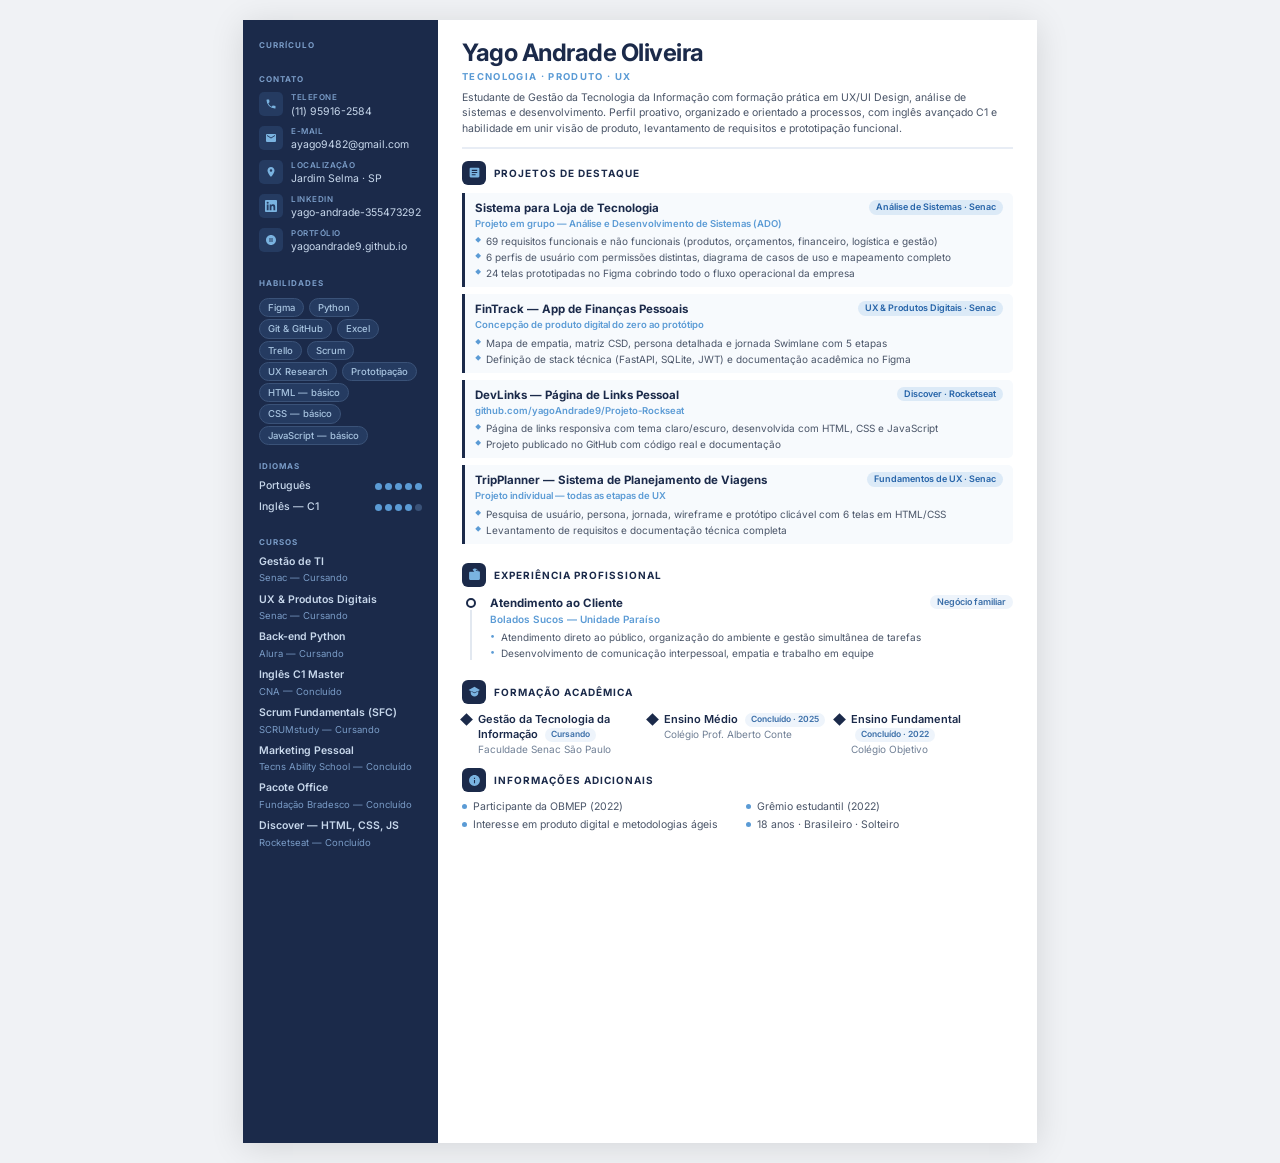
==== assets/curriculo_yago.html @ ea1fd07a "Adicionando curriculo" ====
<!DOCTYPE html>
<html lang="pt-BR">
<head>
<meta charset="UTF-8">
<title>Currículo — Yago Andrade Oliveira</title>
<link href="https://fonts.googleapis.com/css2?family=Inter:wght@300;400;500;600;700&display=swap" rel="stylesheet">
<style>
* { margin:0; padding:0; box-sizing:border-box; }
body {
  font-family:'Inter',sans-serif;
  background:#f0f2f5;
  color:#1a1a2e;
  font-size:11.5px;
  line-height:1.4;
  -webkit-print-color-adjust:exact;
  print-color-adjust:exact;
}
.page {
  width:210mm;
  height:297mm;
  margin:20px auto;
  background:#fff;
  display:grid;
  grid-template-columns:195px 1fr;
  overflow:hidden;
  box-shadow:0 4px 32px rgba(0,0,0,0.12);
}
/* SIDEBAR */
.sidebar {
  background:#1b2a4a;
  color:#e8edf5;
  padding:20px 16px;
  display:flex;
  flex-direction:column;
  gap:16px;
}
.sidebar-label {
  font-size:8px;
  font-weight:700;
  letter-spacing:0.12em;
  text-transform:uppercase;
  color:#7a9cc7;
  margin-bottom:7px;
  display:block;
}
.contact-item {
  display:flex;
  align-items:flex-start;
  gap:8px;
  margin-bottom:7px;
  font-size:10.5px;
  color:#c8d8ec;
}
.contact-icon {
  width:24px;height:24px;
  background:#253b61;
  border-radius:5px;
  display:flex;align-items:center;justify-content:center;
  flex-shrink:0;
}
.contact-icon svg { width:12px;height:12px;fill:#7ab3e0; }
.contact-sub {
  font-size:8px;color:#7a9cc7;font-weight:600;
  text-transform:uppercase;letter-spacing:0.06em;
  display:block;margin-bottom:1px;
}
.skill-tag {
  display:inline-block;
  background:#253b61;color:#a8c4e0;
  border:1px solid #3a5278;border-radius:20px;
  padding:2px 8px;font-size:9.5px;
  margin:2px 2px 0 0;font-weight:500;
}
.idioma-row {
  display:flex;align-items:center;
  justify-content:space-between;margin-bottom:6px;
}
.idioma-name { font-size:10.5px;color:#c8d8ec;font-weight:500; }
.dots { display:flex;gap:3px; }
.dot { width:7px;height:7px;border-radius:50%;background:#3a5278; }
.dot.filled { background:#5b9bd5; }
.curso-item { margin-bottom:7px; }
.curso-title { font-size:10.5px;font-weight:600;color:#c8d8ec;display:block; }
.curso-sub { font-size:9.5px;color:#7a9cc7; }
/* MAIN */
.main {
  padding:20px 24px 18px;
  display:flex;flex-direction:column;
}
.header {
  margin-bottom:12px;
  border-bottom:2px solid #e8edf5;
  padding-bottom:10px;
}
.name { font-size:24px;font-weight:700;color:#1b2a4a;letter-spacing:-0.5px;line-height:1.1; }
.tagline {
  font-size:9.5px;font-weight:700;letter-spacing:0.14em;
  text-transform:uppercase;color:#5b9bd5;margin:4px 0 6px;
}
.objective-text { font-size:10.5px;color:#4a5568;line-height:1.5; }
.section { margin-bottom:12px; }
.section-header {
  display:flex;align-items:center;gap:8px;margin-bottom:8px;
}
.section-icon {
  width:24px;height:24px;background:#1b2a4a;border-radius:6px;
  display:flex;align-items:center;justify-content:center;flex-shrink:0;
}
.section-icon svg { width:13px;height:13px;fill:#7ab3e0; }
.section-title {
  font-size:10px;font-weight:700;letter-spacing:0.1em;
  text-transform:uppercase;color:#1b2a4a;
}
.project-item {
  margin-bottom:7px;padding:7px 10px;
  background:#f7fafd;border-left:3px solid #1b2a4a;
  border-radius:0 5px 5px 0;
}
.project-top {
  display:flex;justify-content:space-between;
  align-items:flex-start;margin-bottom:1px;
}
.project-title { font-size:11.5px;font-weight:700;color:#1b2a4a; }
.project-tag {
  font-size:9px;font-weight:600;background:#dceaf7;color:#2563a8;
  padding:1px 7px;border-radius:20px;white-space:nowrap;
  margin-left:6px;flex-shrink:0;
}
.project-sub { font-size:9.5px;color:#5b9bd5;font-weight:600;margin-bottom:4px; }
.project-bullets { list-style:none;display:flex;flex-direction:column;gap:2px; }
.project-bullets li {
  font-size:10px;color:#4a5568;padding-left:11px;position:relative;
}
.project-bullets li::before {
  content:'◆';position:absolute;left:0;
  color:#5b9bd5;font-size:6px;top:2px;
}
.exp-item {
  display:grid;grid-template-columns:18px 1fr;
  gap:0 10px;margin-bottom:8px;
}
.timeline-dot {
  display:flex;flex-direction:column;
  align-items:center;padding-top:3px;
}
.tl-circle {
  width:10px;height:10px;border-radius:50%;
  border:2px solid #1b2a4a;background:#fff;flex-shrink:0;
}
.tl-line { width:2px;flex:1;background:#e2e8f0;margin-top:2px; }
.exp-top {
  display:flex;justify-content:space-between;
  align-items:flex-start;margin-bottom:1px;
}
.exp-title { font-size:11.5px;font-weight:700;color:#1b2a4a; }
.exp-badge {
  font-size:9px;font-weight:600;background:#eef4fb;color:#3a6ea8;
  padding:1px 7px;border-radius:20px;white-space:nowrap;margin-left:6px;
}
.exp-company { font-size:10px;color:#5b9bd5;font-weight:600;margin-bottom:4px; }
.exp-bullets { list-style:none;display:flex;flex-direction:column;gap:2px; }
.exp-bullets li {
  font-size:10px;color:#4a5568;padding-left:11px;position:relative;
}
.exp-bullets li::before {
  content:'•';position:absolute;left:0;
  color:#5b9bd5;font-size:9px;top:0px;
}
.edu-row {
  display:flex;flex-wrap:wrap;gap:8px;
}
.edu-item {
  display:flex;align-items:flex-start;gap:7px;
  flex:1;min-width:140px;
}
.edu-diamond {
  width:9px;height:9px;background:#1b2a4a;
  transform:rotate(45deg);flex-shrink:0;margin-top:3px;
}
.edu-title { font-size:11px;font-weight:600;color:#1b2a4a; }
.edu-sub { font-size:10px;color:#718096; }
.edu-badge {
  display:inline-block;font-size:8.5px;font-weight:600;
  background:#eef4fb;color:#3a6ea8;padding:1px 6px;
  border-radius:20px;margin-left:4px;vertical-align:middle;
}
.info-grid {
  display:grid;grid-template-columns:1fr 1fr;gap:3px 16px;
}
.info-row {
  display:flex;align-items:flex-start;gap:6px;
  font-size:10.5px;color:#4a5568;
}
.info-dot {
  width:5px;height:5px;border-radius:50%;
  background:#5b9bd5;flex-shrink:0;margin-top:4px;
}
@media print {
  body { background:#fff; }
  .page { margin:0;box-shadow:none;width:100%;height:100vh; }
}
</style>
</head>
<body>
<div class="page">

<aside class="sidebar">
  <div>
    <span class="sidebar-label">Currículo</span>
  </div>

  <div>
    <span class="sidebar-label">Contato</span>
    <div class="contact-item">
      <div class="contact-icon"><svg viewBox="0 0 24 24"><path d="M6.62 10.79a15.05 15.05 0 006.59 6.59l2.2-2.2a1 1 0 011.01-.24 11.5 11.5 0 003.6.57 1 1 0 011 1V20a1 1 0 01-1 1A17 17 0 013 4a1 1 0 011-1h3.5a1 1 0 011 1c0 1.25.2 2.45.57 3.57a1 1 0 01-.24 1.01l-2.21 2.21z"/></svg></div>
      <div><span class="contact-sub">Telefone</span>(11) 95916-2584</div>
    </div>
    <div class="contact-item">
      <div class="contact-icon"><svg viewBox="0 0 24 24"><path d="M20 4H4a2 2 0 00-2 2v12a2 2 0 002 2h16a2 2 0 002-2V6a2 2 0 00-2-2zm0 4l-8 5-8-5V6l8 5 8-5v2z"/></svg></div>
      <div><span class="contact-sub">E-mail</span>ayago9482@gmail.com</div>
    </div>
    <div class="contact-item">
      <div class="contact-icon"><svg viewBox="0 0 24 24"><path d="M12 2C8.13 2 5 5.13 5 9c0 5.25 7 13 7 13s7-7.75 7-13c0-3.87-3.13-7-7-7zm0 9.5a2.5 2.5 0 010-5 2.5 2.5 0 010 5z"/></svg></div>
      <div><span class="contact-sub">Localização</span>Jardim Selma · SP</div>
    </div>
    <div class="contact-item">
      <div class="contact-icon"><svg viewBox="0 0 24 24"><path d="M20.447 20.452h-3.554v-5.569c0-1.328-.027-3.037-1.852-3.037-1.853 0-2.136 1.445-2.136 2.939v5.667H9.351V9h3.414v1.561h.046c.477-.9 1.637-1.85 3.37-1.85 3.601 0 4.267 2.37 4.267 5.455v6.286zM5.337 7.433a2.062 2.062 0 01-2.063-2.065 2.064 2.064 0 112.063 2.065zm1.782 13.019H3.555V9h3.564v11.452zM22.225 0H1.771C.792 0 0 .774 0 1.729v20.542C0 23.227.792 24 1.771 24h20.451C23.2 24 24 23.227 24 22.271V1.729C24 .774 23.2 0 22.222 0h.003z"/></svg></div>
      <div><span class="contact-sub">LinkedIn</span>yago-andrade-355473292</div>
    </div>
    <div class="contact-item">
      <div class="contact-icon"><svg viewBox="0 0 24 24"><path d="M12 2C6.48 2 2 6.48 2 12s4.48 10 10 10 10-4.48 10-10S17.52 2 12 2zm-1 14H9V8h2v8zm4 0h-2V8h2v8z"/></svg></div>
      <div><span class="contact-sub">Portfólio</span>yagoandrade9.github.io</div>
    </div>
  </div>

  <div>
    <span class="sidebar-label">Habilidades</span>
    <span class="skill-tag">Figma</span>
    <span class="skill-tag">Python</span>
    <span class="skill-tag">Git &amp; GitHub</span>
    <span class="skill-tag">Excel</span>
    <span class="skill-tag">Trello</span>
    <span class="skill-tag">Scrum</span>
    <span class="skill-tag">UX Research</span>
    <span class="skill-tag">Prototipação</span>
    <span class="skill-tag">HTML — básico</span>
    <span class="skill-tag">CSS — básico</span>
    <span class="skill-tag">JavaScript — básico</span>
  </div>

  <div>
    <span class="sidebar-label">Idiomas</span>
    <div class="idioma-row">
      <span class="idioma-name">Português</span>
      <div class="dots"><div class="dot filled"></div><div class="dot filled"></div><div class="dot filled"></div><div class="dot filled"></div><div class="dot filled"></div></div>
    </div>
    <div class="idioma-row">
      <span class="idioma-name">Inglês — C1</span>
      <div class="dots"><div class="dot filled"></div><div class="dot filled"></div><div class="dot filled"></div><div class="dot filled"></div><div class="dot"></div></div>
    </div>
  </div>

  <div>
    <span class="sidebar-label">Cursos</span>
    <div class="curso-item"><span class="curso-title">Gestão de TI</span><span class="curso-sub">Senac — Cursando</span></div>
    <div class="curso-item"><span class="curso-title">UX & Produtos Digitais</span><span class="curso-sub">Senac — Cursando</span></div>
    <div class="curso-item"><span class="curso-title">Back-end Python</span><span class="curso-sub">Alura — Cursando</span></div>
    <div class="curso-item"><span class="curso-title">Inglês C1 Master</span><span class="curso-sub">CNA — Concluído</span></div>
    <div class="curso-item"><span class="curso-title">Scrum Fundamentals (SFC)</span><span class="curso-sub">SCRUMstudy — Cursando</span></div>
    <div class="curso-item"><span class="curso-title">Marketing Pessoal</span><span class="curso-sub">Tecns Ability School — Concluído</span></div>
    <div class="curso-item"><span class="curso-title">Pacote Office</span><span class="curso-sub">Fundação Bradesco — Concluído</span></div>
    <div class="curso-item"><span class="curso-title">Discover — HTML, CSS, JS</span><span class="curso-sub">Rocketseat — Concluído</span></div>
  </div>
</aside>

<main class="main">
  <div class="header">
    <div class="name">Yago Andrade Oliveira</div>
    <div class="tagline">Tecnologia · Produto · UX</div>
    <p class="objective-text">Estudante de Gestão da Tecnologia da Informação com formação prática em UX/UI Design, análise de sistemas e desenvolvimento. Perfil proativo, organizado e orientado a processos, com inglês avançado C1 e habilidade em unir visão de produto, levantamento de requisitos e prototipação funcional.</p>
  </div>

  <div class="section">
    <div class="section-header">
      <div class="section-icon"><svg viewBox="0 0 24 24"><path d="M19 3H5a2 2 0 00-2 2v14a2 2 0 002 2h14a2 2 0 002-2V5a2 2 0 00-2-2zm-5 14H7v-2h7v2zm3-4H7v-2h10v2zm0-4H7V7h10v2z"/></svg></div>
      <span class="section-title">Projetos de Destaque</span>
    </div>

    <div class="project-item">
      <div class="project-top">
        <div class="project-title">Sistema para Loja de Tecnologia</div>
        <span class="project-tag">Análise de Sistemas · Senac</span>
      </div>
      <div class="project-sub">Projeto em grupo — Análise e Desenvolvimento de Sistemas (ADO)</div>
      <ul class="project-bullets">
        <li>69 requisitos funcionais e não funcionais (produtos, orçamentos, financeiro, logística e gestão)</li>
        <li>6 perfis de usuário com permissões distintas, diagrama de casos de uso e mapeamento completo</li>
        <li>24 telas prototipadas no Figma cobrindo todo o fluxo operacional da empresa</li>
      </ul>
    </div>

    <div class="project-item">
      <div class="project-top">
        <div class="project-title">FinTrack — App de Finanças Pessoais</div>
        <span class="project-tag">UX & Produtos Digitais · Senac</span>
      </div>
      <div class="project-sub">Concepção de produto digital do zero ao protótipo</div>
      <ul class="project-bullets">
        <li>Mapa de empatia, matriz CSD, persona detalhada e jornada Swimlane com 5 etapas</li>
        <li>Definição de stack técnica (FastAPI, SQLite, JWT) e documentação acadêmica no Figma</li>
      </ul>
    </div>

    <div class="project-item">
      <div class="project-top">
        <div class="project-title">DevLinks — Página de Links Pessoal</div>
        <span class="project-tag">Discover · Rocketseat</span>
      </div>
      <div class="project-sub">github.com/yagoAndrade9/Projeto-Rockseat</div>
      <ul class="project-bullets">
        <li>Página de links responsiva com tema claro/escuro, desenvolvida com HTML, CSS e JavaScript</li>
        <li>Projeto publicado no GitHub com código real e documentação</li>
      </ul>
    </div>

    <div class="project-item">
      <div class="project-top">
        <div class="project-title">TripPlanner — Sistema de Planejamento de Viagens</div>
        <span class="project-tag">Fundamentos de UX · Senac</span>
      </div>
      <div class="project-sub">Projeto individual — todas as etapas de UX</div>
      <ul class="project-bullets">
        <li>Pesquisa de usuário, persona, jornada, wireframe e protótipo clicável com 6 telas em HTML/CSS</li>
        <li>Levantamento de requisitos e documentação técnica completa</li>
      </ul>
    </div>
  </div>

  <div class="section">
    <div class="section-header">
      <div class="section-icon"><svg viewBox="0 0 24 24"><path d="M20 6h-2.18c.07-.44.18-.88.18-1.34C18 2.53 15.49 1 12.9 1c-1.53 0-3.35.7-4.4 2.31L12 7.4l3.5-4.09C16.25 2.55 17.28 3 18 3c.55 0 1 .45 1 1s-.45 1-1 1h-4.28l-.48.54-1.22 1.46H4c-1.1 0-2 .9-2 2v11c0 1.1.9 2 2 2h16c1.1 0 2-.9 2-2V8c0-1.1-.9-2-2-2z"/></svg></div>
      <span class="section-title">Experiência Profissional</span>
    </div>
    <div class="exp-item">
      <div class="timeline-dot"><div class="tl-circle"></div><div class="tl-line"></div></div>
      <div>
        <div class="exp-top">
          <span class="exp-title">Atendimento ao Cliente</span>
          <span class="exp-badge">Negócio familiar</span>
        </div>
        <div class="exp-company">Bolados Sucos — Unidade Paraíso</div>
        <ul class="exp-bullets">
          <li>Atendimento direto ao público, organização do ambiente e gestão simultânea de tarefas</li>
          <li>Desenvolvimento de comunicação interpessoal, empatia e trabalho em equipe</li>
        </ul>
      </div>
    </div>
  </div>

  <div class="section">
    <div class="section-header">
      <div class="section-icon"><svg viewBox="0 0 24 24"><path d="M12 3L1 9l4 2.18V15c0 3 3.58 6 7 6s7-3 7-6v-3.82L22 9 12 3zm6 8.99L12 15l-6-3.01V11l6 3 6-3v1.99z"/></svg></div>
      <span class="section-title">Formação Acadêmica</span>
    </div>
    <div class="edu-row">
      <div class="edu-item">
        <div class="edu-diamond"></div>
        <div><div class="edu-title">Gestão da Tecnologia da Informação <span class="edu-badge">Cursando</span></div><div class="edu-sub">Faculdade Senac São Paulo</div></div>
      </div>
      <div class="edu-item">
        <div class="edu-diamond"></div>
        <div><div class="edu-title">Ensino Médio <span class="edu-badge">Concluído · 2025</span></div><div class="edu-sub">Colégio Prof. Alberto Conte</div></div>
      </div>
      <div class="edu-item">
        <div class="edu-diamond"></div>
        <div><div class="edu-title">Ensino Fundamental <span class="edu-badge">Concluído · 2022</span></div><div class="edu-sub">Colégio Objetivo</div></div>
      </div>
    </div>
  </div>

  <div class="section">
    <div class="section-header">
      <div class="section-icon"><svg viewBox="0 0 24 24"><path d="M12 2C6.48 2 2 6.48 2 12s4.48 10 10 10 10-4.48 10-10S17.52 2 12 2zm1 15h-2v-6h2v6zm0-8h-2V7h2v2z"/></svg></div>
      <span class="section-title">Informações Adicionais</span>
    </div>
    <div class="info-grid">
      <div class="info-row"><div class="info-dot"></div><span>Participante da OBMEP (2022)</span></div>
      <div class="info-row"><div class="info-dot"></div><span>Grêmio estudantil (2022)</span></div>
      <div class="info-row"><div class="info-dot"></div><span>Interesse em produto digital e metodologias ágeis</span></div>
      <div class="info-row"><div class="info-dot"></div><span>18 anos · Brasileiro · Solteiro</span></div>
    </div>
  </div>
</main>
</div>
</body>
</html>
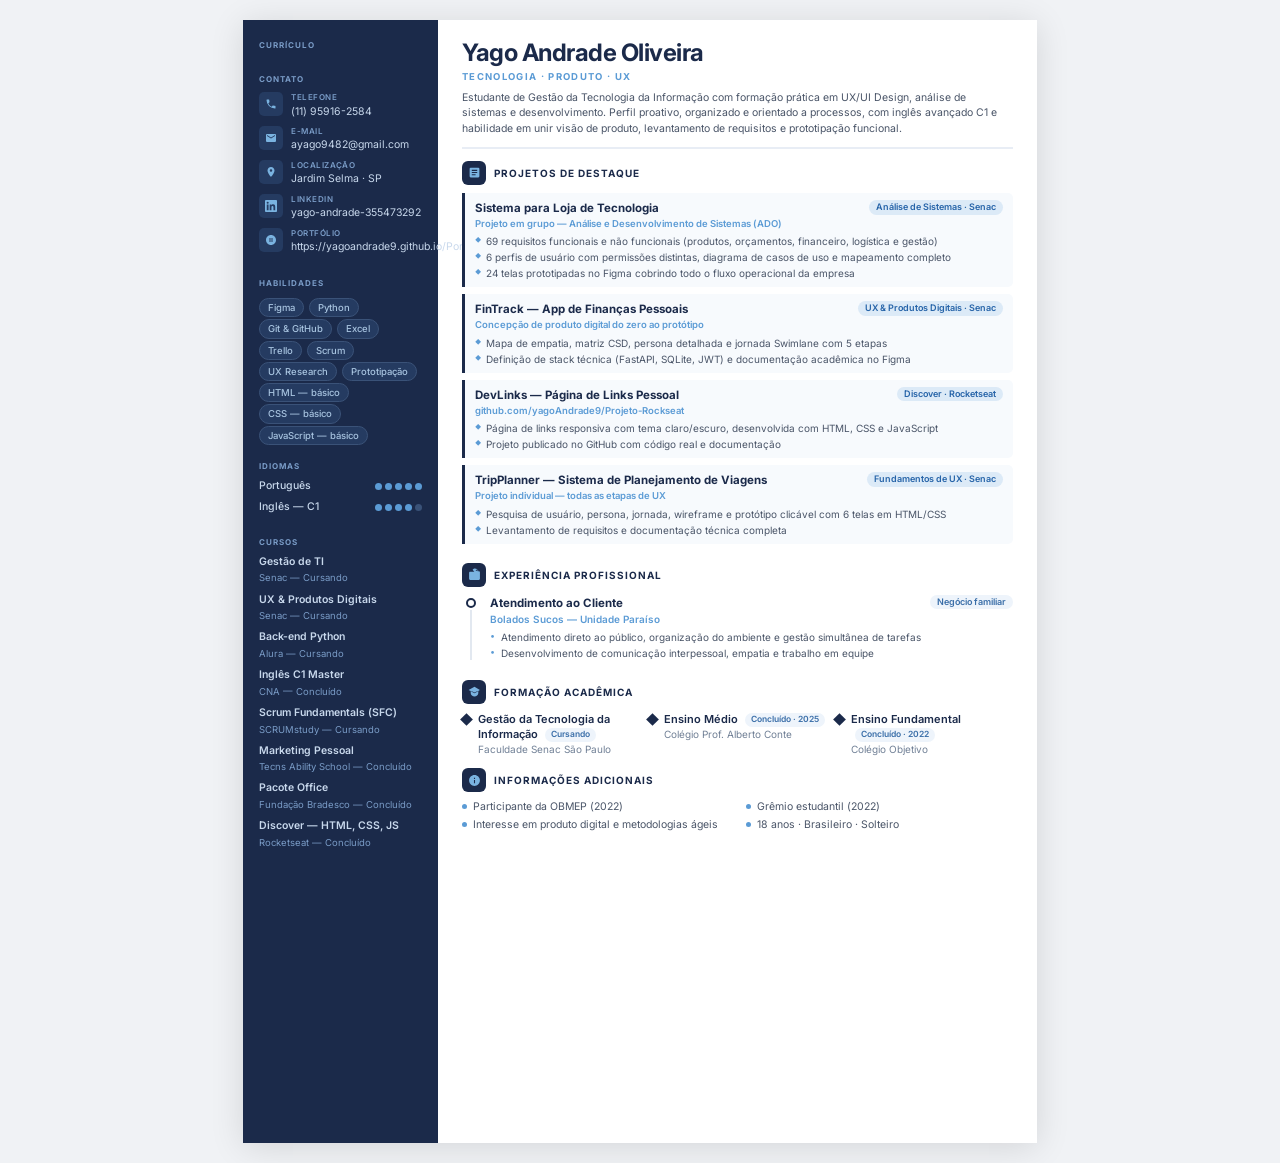
==== commit 17a35410: "Arrumando erro no curriculo" ====
--- a/assets/curriculo_yago.html
+++ b/assets/curriculo_yago.html
@@ -229,7 +229,7 @@
     </div>
     <div class="contact-item">
       <div class="contact-icon"><svg viewBox="0 0 24 24"><path d="M12 2C6.48 2 2 6.48 2 12s4.48 10 10 10 10-4.48 10-10S17.52 2 12 2zm-1 14H9V8h2v8zm4 0h-2V8h2v8z"/></svg></div>
-      <div><span class="contact-sub">Portfólio</span>yagoandrade9.github.io</div>
+      <div><span class="contact-sub">Portfólio</span>https://yagoandrade9.github.io/Portifolio/</div>
     </div>
   </div>
 
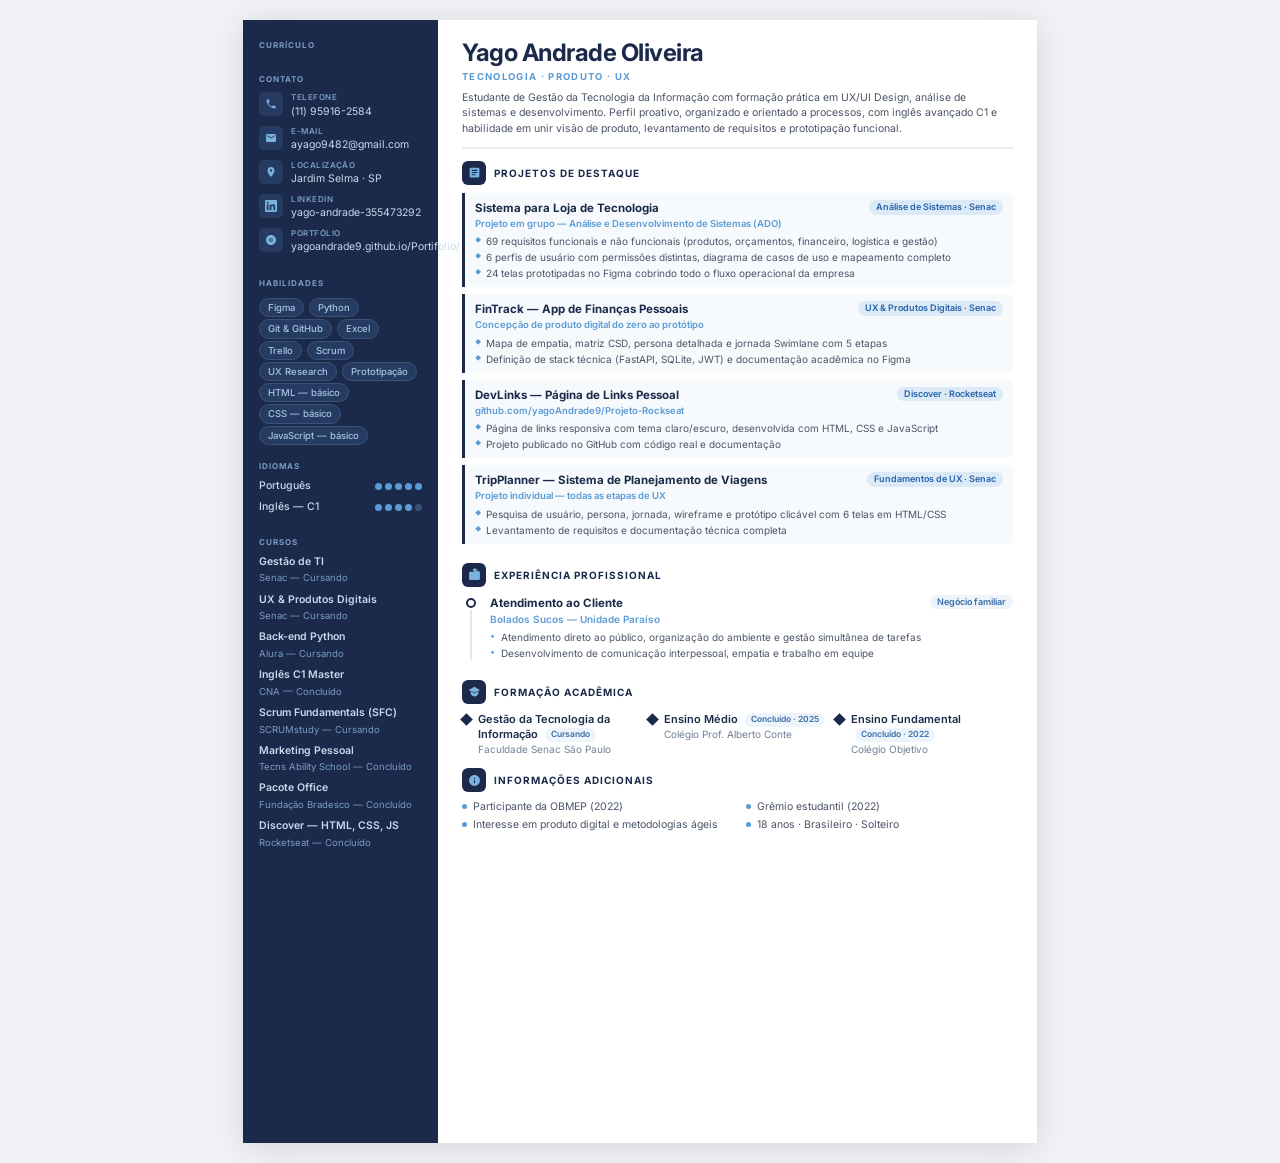
==== commit fe0f18e8: "Arrumando o link do curriculo" ====
--- a/assets/curriculo_yago.html
+++ b/assets/curriculo_yago.html
@@ -229,7 +229,7 @@
     </div>
     <div class="contact-item">
       <div class="contact-icon"><svg viewBox="0 0 24 24"><path d="M12 2C6.48 2 2 6.48 2 12s4.48 10 10 10 10-4.48 10-10S17.52 2 12 2zm-1 14H9V8h2v8zm4 0h-2V8h2v8z"/></svg></div>
-      <div><span class="contact-sub">Portfólio</span>https://yagoandrade9.github.io/Portifolio/</div>
+      <div><span class="contact-sub">Portfólio</span>yagoandrade9.github.io/Portifolio/</div>
     </div>
   </div>
 
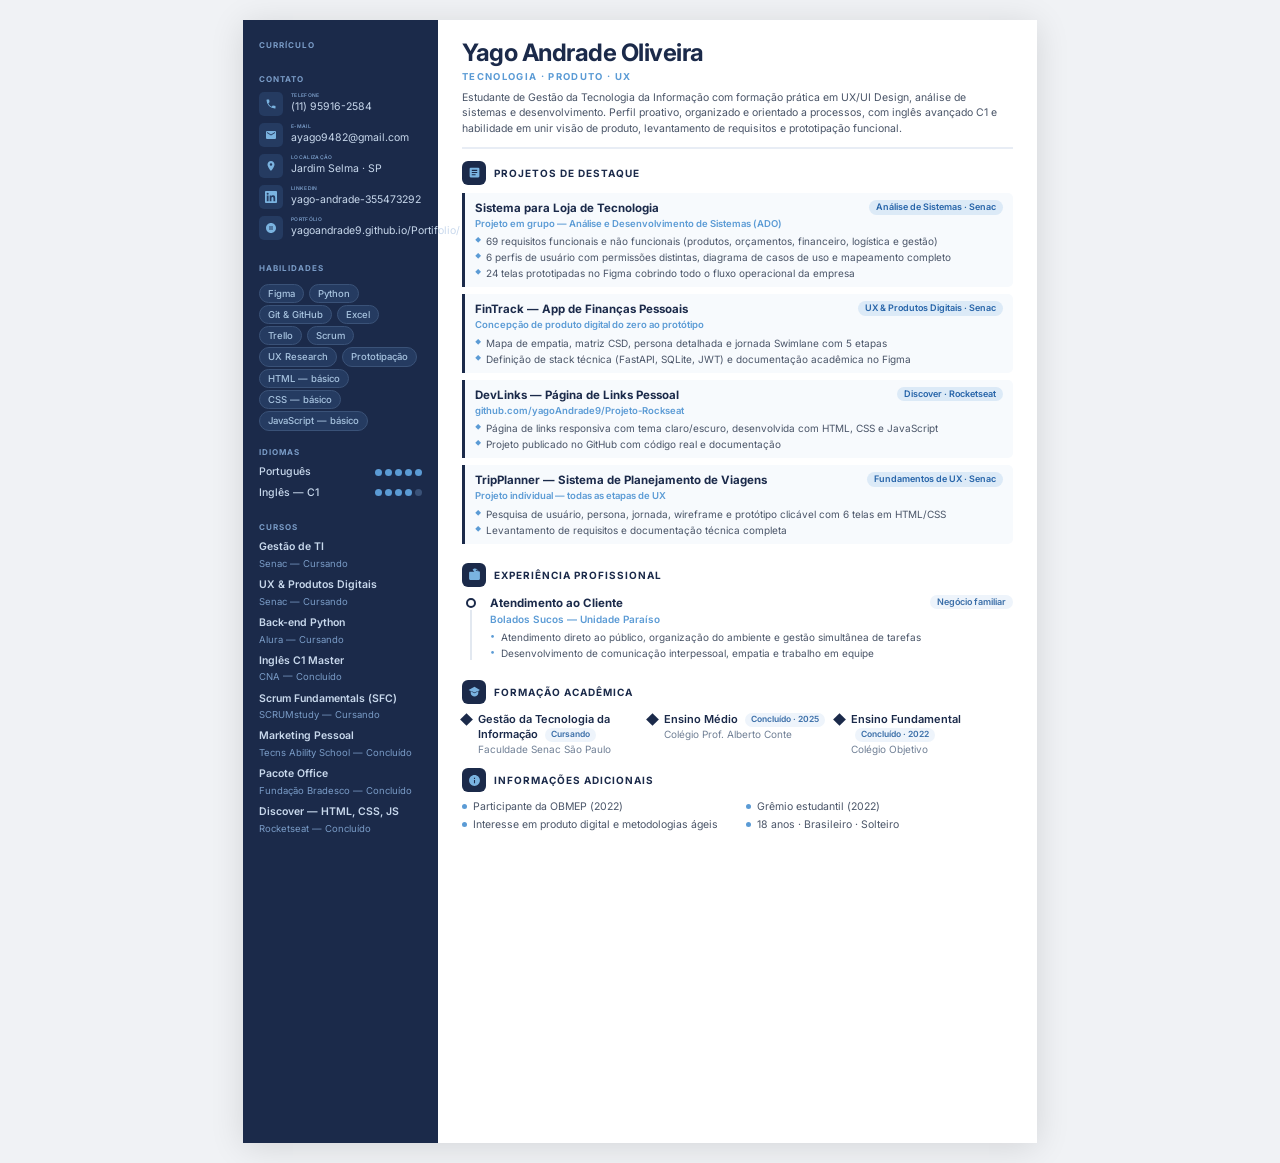
==== commit 5b8c33b0: "mudando tamanho da fonte do curriculo" ====
--- a/assets/curriculo_yago.html
+++ b/assets/curriculo_yago.html
@@ -60,7 +60,7 @@
 }
 .contact-icon svg { width:12px;height:12px;fill:#7ab3e0; }
 .contact-sub {
-  font-size:8px;color:#7a9cc7;font-weight:600;
+  font-size:5px;color:#7a9cc7;font-weight:600;
   text-transform:uppercase;letter-spacing:0.06em;
   display:block;margin-bottom:1px;
 }
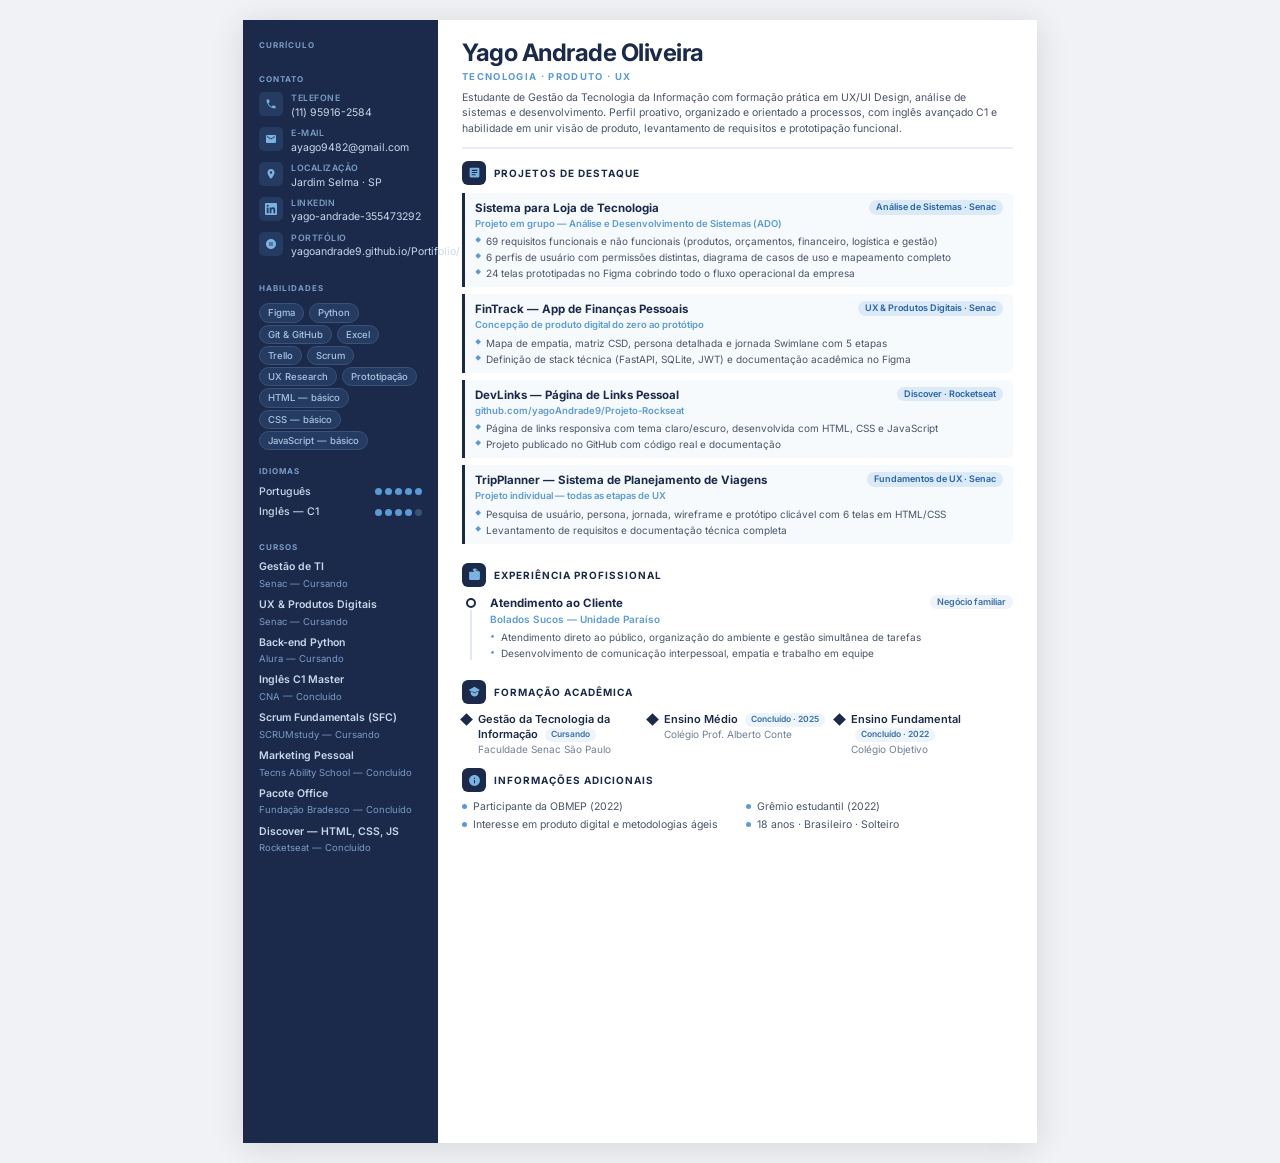
==== commit a51ecc67: "Ajustando erros" ====
--- a/assets/curriculo_yago.html
+++ b/assets/curriculo_yago.html
@@ -60,7 +60,7 @@
 }
 .contact-icon svg { width:12px;height:12px;fill:#7ab3e0; }
 .contact-sub {
-  font-size:5px;color:#7a9cc7;font-weight:600;
+  font-size:smaller;color:#7a9cc7;font-weight:600;
   text-transform:uppercase;letter-spacing:0.06em;
   display:block;margin-bottom:1px;
 }
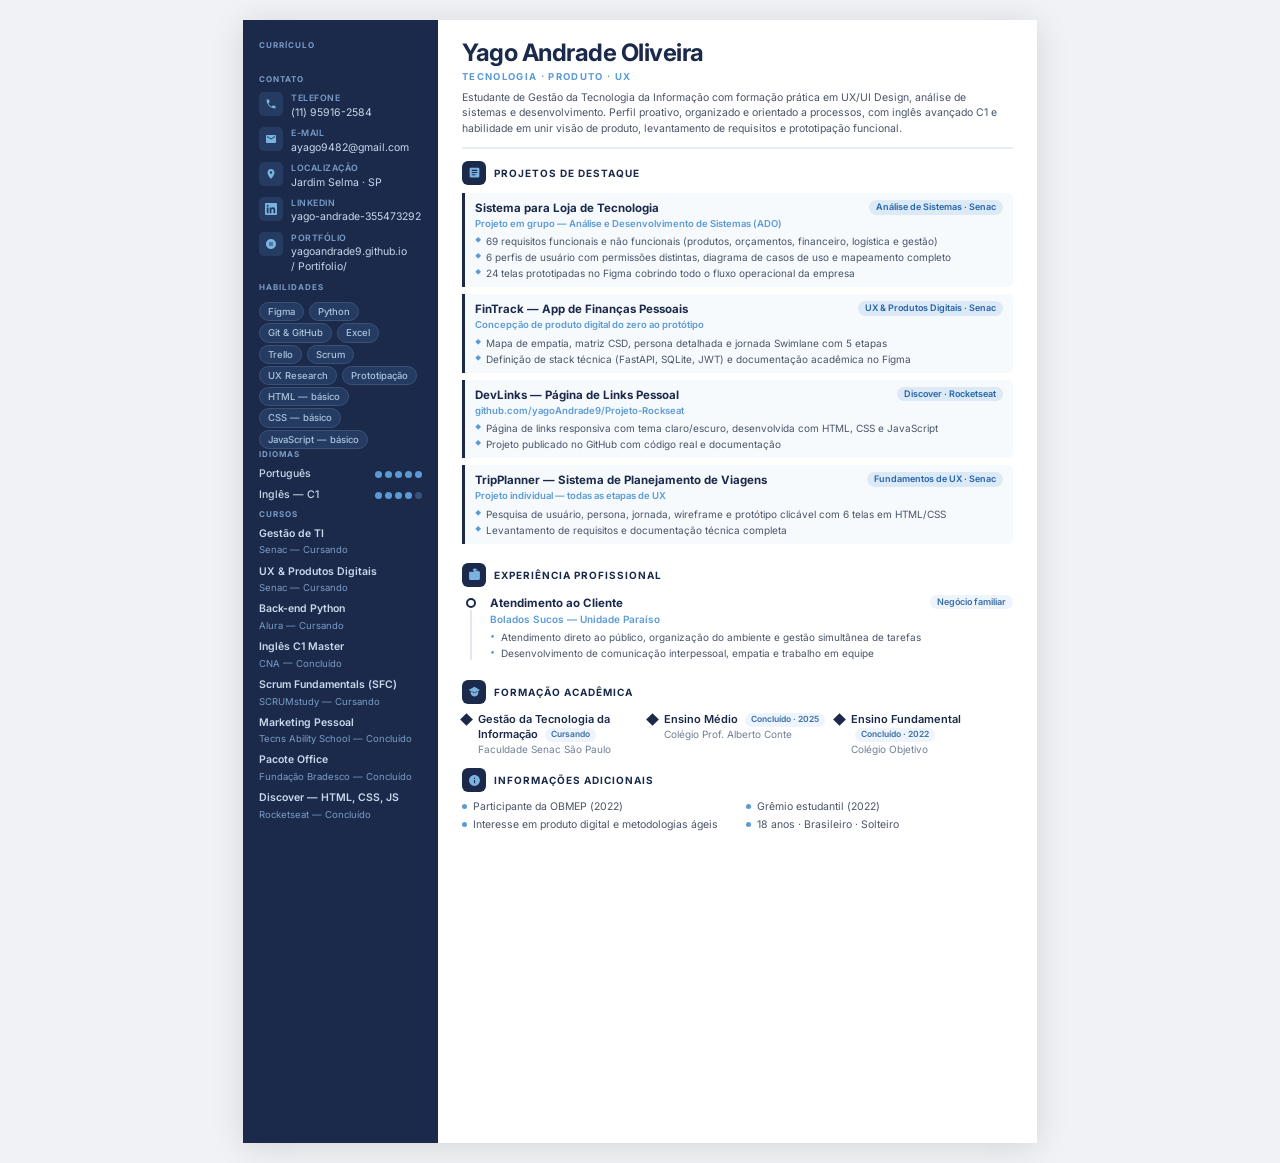
==== commit 5f75b738: "ajustando erros de codigo no curriculo" ====
--- a/assets/curriculo_yago.html
+++ b/assets/curriculo_yago.html
@@ -229,7 +229,9 @@
     </div>
     <div class="contact-item">
       <div class="contact-icon"><svg viewBox="0 0 24 24"><path d="M12 2C6.48 2 2 6.48 2 12s4.48 10 10 10 10-4.48 10-10S17.52 2 12 2zm-1 14H9V8h2v8zm4 0h-2V8h2v8z"/></svg></div>
-      <div><span class="contact-sub">Portfólio</span>yagoandrade9.github.io/Portifolio/</div>
+      <div><span class="contact-sub">Portfólio</span>
+          yagoandrade9.github.io<br>
+/         Portifolio/
     </div>
   </div>
 
